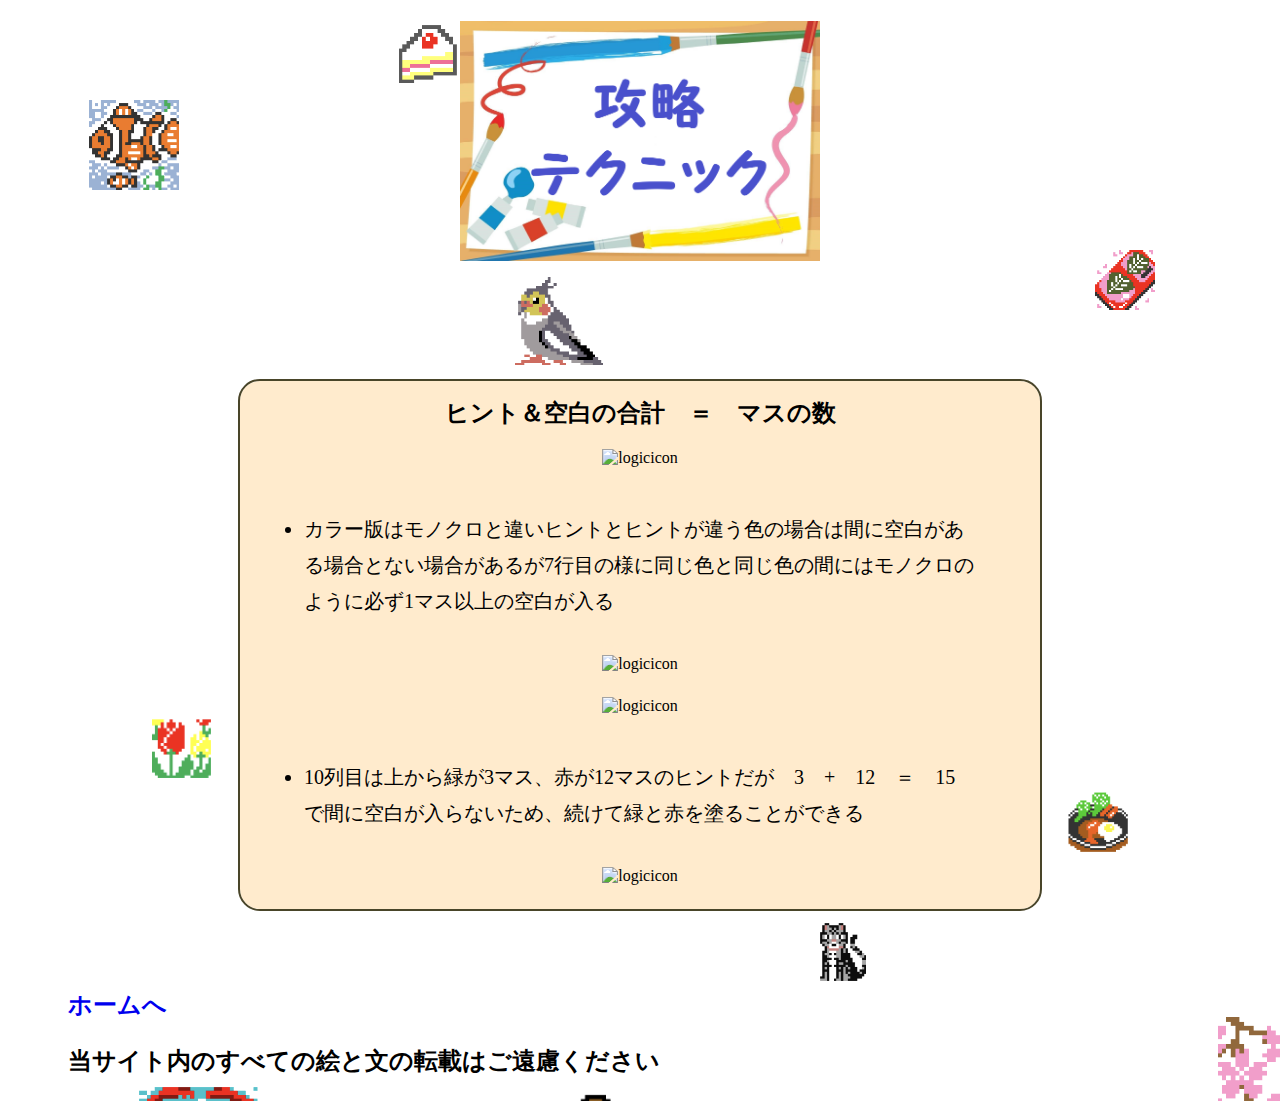
==== TC01.html @ 36bd5356 "Add files via upload" ====
<!DOCTYPE html>
<html lang="ja">
<head>
  <meta charset="UTF-8">
  <meta http-equiv="X-UA-Compatible" content="IE=edge">
  <meta name="viewport" content="width=device-width, initial-scale=1.0">
  <title>攻略テクニック ヒント＆空白の合計　＝　マスの数</title>
  <link rel="icon" href="img/ICON/logicicon.png">
  <link rel="stylesheet" href="css/style.css">
</head>
<body>
  <main>
    <section>
      <h1>
        <div>
          <img
              src="img/frame/frame2.png"
              alt="logicicon"
              width="360"
              height="240">
        </div>
      </h1>
    </section>
    <div class="container1">
      <h2>ヒント＆空白の合計　＝　マスの数</h2>
      <div>
        <img
            src="img/TC/TC01-01.png"
            alt="logicicon"
            width="480"
            height="480">
      </div>
      <ul>
        <li>カラー版はモノクロと違いヒントとヒントが違う色の場合は間に空白がある場合とない場合があるが7行目の様に同じ色と同じ色の間にはモノクロのように必ず1マス以上の空白が入る
        </li>
      </ul>
      <div>
        <img
            src="img/TC/TC01-02.png"
            alt="logicicon"
            width="480"
            height="480">
      </div>
      <div>
        <img
            src="img/TC/TC01-03.png"
            alt="logicicon"
            width="480"
            height="480">
      </div>
      <ul>
        <li>10列目は上から緑が3マス、赤が12マスのヒントだが　3　+　12　＝　15　で間に空白が入らないため、続けて緑と赤を塗ることができる
        </li>
      </ul>
      <div>
        <img
            src="img/TC/TC01-04.png"
            alt="logicicon"
            width="480"
            height="480">
      </div>
    </div>
  </main>
</body>
<footer>
  <a href="index.html">ホームへ</a>
  <p>当サイト内のすべての絵と文の転載はご遠慮ください</p>
</footer>
</html>
---- css/style.css ----
/* common */

img {
  vertical-align: bottom;
}
a {
  text-decoration: none;
}

table {
  border-collapse: collapse;
}

/* header */

header {
  background: rgb(73, 69, 41);
}

header .container {
  width: 1200px;
  margin: 0 auto;
  padding: 4px 0;
  display: flex;
  align-items: center;
}

header .container div + div {
  margin-left: 60px;
}

header h1 {
  color: yellow;
  font-weight: bold;
  font-size: 48px;
  font-family: verdana,'Arial Black', メイリオ, sans-serif;
}

.lineupdown {
  background-color: rgb(196, 189, 151);
  height: 32px;
}

body {
  /* background-color: blanchedalmond; */
  background-image: url(../img/ICON/kabe4.png);
}

/* main */

main .container1 {
  background-color: blanchedalmond;
  width: 800px;
  margin: 0 auto;
  outline: 2px solid rgb(73,69,41);
  border-radius: 20px;
  margin-top: 120px;
  margin-bottom: 80px;
}

main .container2 {
  background-color: blanchedalmond;
  width: 800px;
  margin: 0 auto;
  outline: 2px solid rgb(73,69,41);
  border-radius: 20px;
  margin-bottom: 80px;
}



main h2 {
  text-align: center;
  padding-top: 16px;
}

main p {
  font-size: 20px;
  line-height: 1.8;
  padding: 0px 16px 16px;
}

main h1 {
  width: 360px;
  height: 240px;
  margin-left: auto;
  margin-right: auto;
  margin-bottom: 80px;
}

main table {
  background-color: #fff;
  width: 800px;
  margin: auto;
  margin-bottom: 80px;
  font-size: 20px;
  line-height: 1.8;
}

table td {
  border: 1px solid rgb(173, 172, 172);
  padding-left: 16px;
}

main ul {
  font-size: 20px;
  line-height: 1.8;
  padding: 0px 64px 16px;
}

main .container1 div {
  text-align: center;
  padding-bottom: 24px;
}

/* container7 stageansor */

main .container7 {
  margin: 0 auto;
  text-align: center;
}

/* footer */

footer {

  margin-left: 60px;
  font-size: 24px;
  font-weight: bold;
}
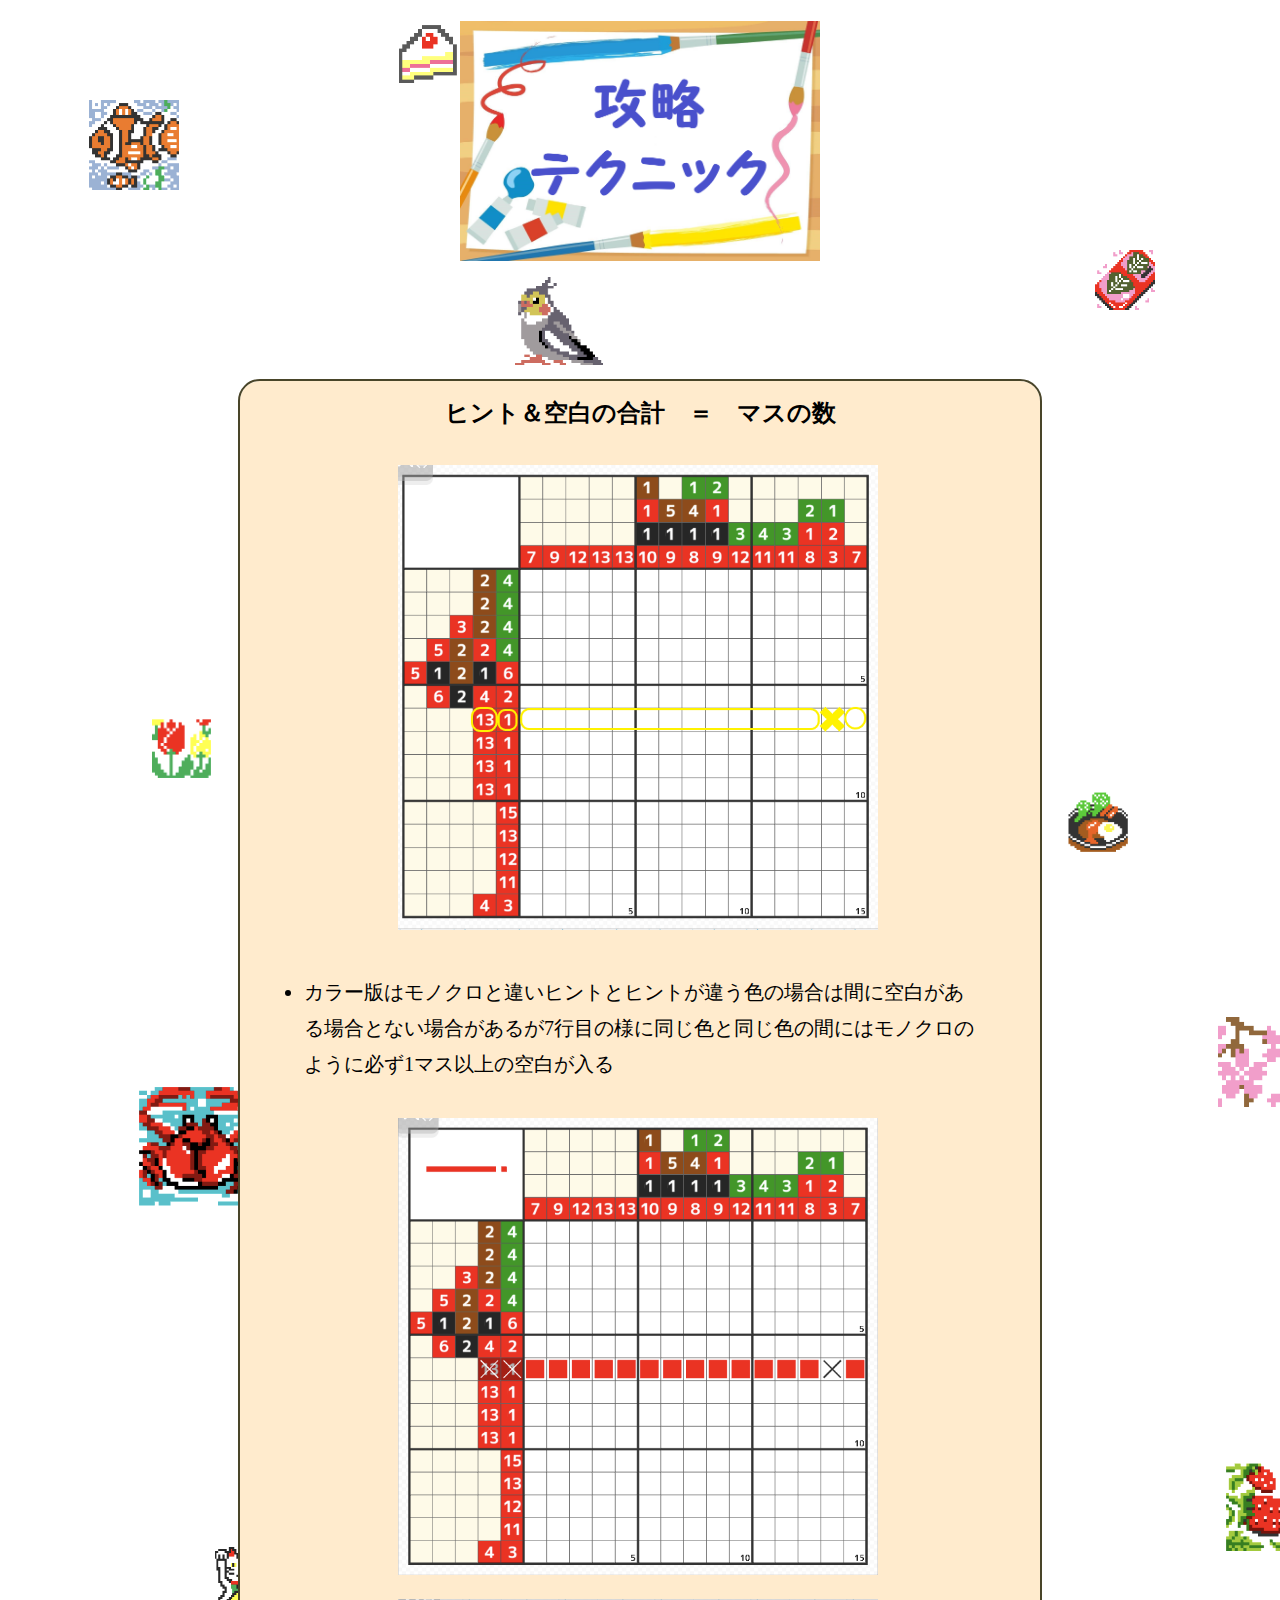
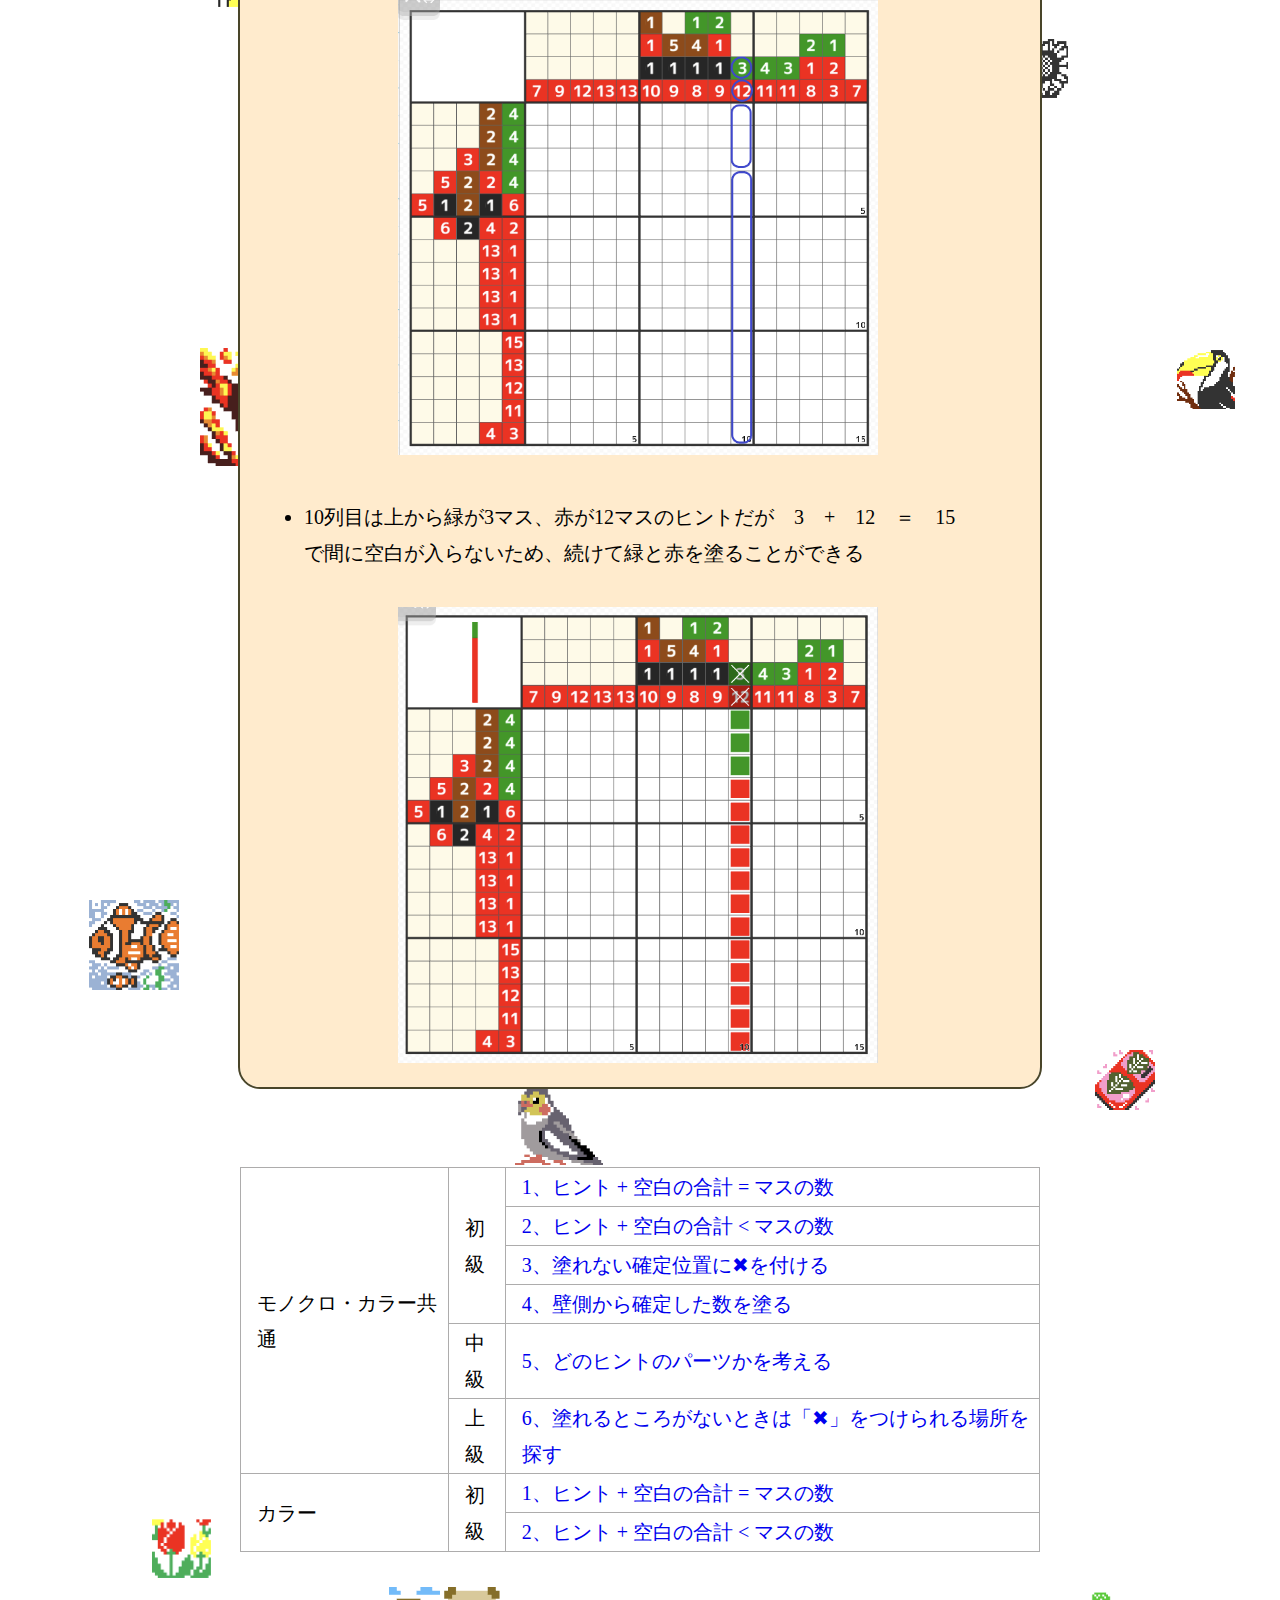
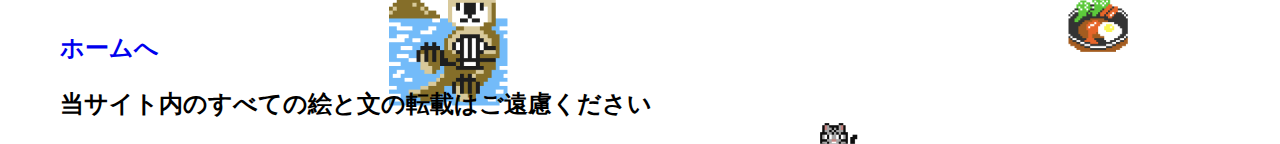
==== commit 258976b7: "Add files via upload" ====
--- a/TC01.html
+++ b/TC01.html
@@ -60,10 +60,46 @@
             height="480">
       </div>
     </div>
+    <div class="container3">
+      <table>
+          <tbody>
+              <tr>
+                  <td rowspan="6">モノクロ・カラー共通</td>
+                  <td rowspan="4">初級</td>
+                  <td><a href="https://ryuji3741.github.io/logicTMTC.github.io/">1、ヒント + 空白の合計 = マスの数</a></td>
+              </tr>
+              <tr>
+                  <td><a href="https://ryuji3741.github.io/logicTMTC.github.io/TM02.html">2、ヒント + 空白の合計 < マスの数</a></td>
+              </tr>
+              <tr>
+                  <td><a href="https://ryuji3741.github.io/logicTMTC.github.io/TM03.html">3、塗れない確定位置に✖を付ける</a></td>
+              </tr>                 
+              <tr>
+                  <td><a href="https://ryuji3741.github.io/logicTMTC.github.io/TM04.html">4、壁側から確定した数を塗る</a></td>
+              </tr>                 
+              <tr>
+                  <td>中級</td>
+                  <td><a href="https://ryuji3741.github.io/logicTMTC.github.io/TM05.html">5、どのヒントのパーツかを考える</a></td>
+              </tr>                 
+              <tr>
+                  <td>上級</td>
+                  <td><a href="https://ryuji3741.github.io/logicTMTC.github.io/TM06.html">6、塗れるところがないときは「✖」をつけられる場所を探す</a></td>
+              </tr>                 
+              <tr>
+                  <td rowspan="2">カラー</td>
+                  <td rowspan="2">初級</td>
+                  <td><a href="https://ryuji3741.github.io/logicTMTC.github.io/TC01.html">1、ヒント + 空白の合計 = マスの数</a></td>
+              </tr>
+              <tr>
+                  <td><a href="https://ryuji3741.github.io/logicTMTC.github.io/TC02.html">2、ヒント + 空白の合計 < マスの数</a></td>
+              </tr>                 
+          </tbody>
+      </table>
+    </div>
   </main>
 </body>
 <footer>
-  <a href="index.html">ホームへ</a>
+  <a href="https://ryuji3741.github.io/logic.github.io/">ホームへ</a>
   <p>当サイト内のすべての絵と文の転載はご遠慮ください</p>
 </footer>
 </html>--- a/css/style.css
+++ b/css/style.css
@@ -1,8 +1,22 @@
 /* common */
 
-img {
+body {
+  margin: 0;
+}
+
+.container img { 
+  width: calc(100% -32px);
+  height: auto;
+  margin: 16px auto;
+}
+
+.container1 img {
+  max-width: 95%;
+  height: auto;
+  margin-right: 4px;
   vertical-align: bottom;
 }
+
 a {
   text-decoration: none;
 }
@@ -18,11 +32,14 @@
 }
 
 header .container {
-  width: 1200px;
+  /* width: 1200px; */
+  width: 95%;
   margin: 0 auto;
-  padding: 4px 0;
+  padding: 0 16px;
   display: flex;
   align-items: center;
+  justify-content: center
+  
 }
 
 header .container div + div {
@@ -32,7 +49,7 @@
 header h1 {
   color: yellow;
   font-weight: bold;
-  font-size: 48px;
+  font-size: 36px;
   font-family: verdana,'Arial Black', メイリオ, sans-serif;
 }
 
@@ -42,7 +59,7 @@
 }
 
 body {
-  /* background-color: blanchedalmond; */
+  /* background-color: rgb(231, 220, 189); */
   background-image: url(../img/ICON/kabe4.png);
 }
 
@@ -50,7 +67,8 @@
 
 main .container1 {
   background-color: blanchedalmond;
-  width: 800px;
+  max-width: 800px;
+  width: 95%;
   margin: 0 auto;
   outline: 2px solid rgb(73,69,41);
   border-radius: 20px;
@@ -60,18 +78,17 @@
 
 main .container2 {
   background-color: blanchedalmond;
-  width: 800px;
+  max-width: 800px;
+  width: 95%;
   margin: 0 auto;
   outline: 2px solid rgb(73,69,41);
   border-radius: 20px;
   margin-bottom: 80px;
 }
 
-
-
 main h2 {
   text-align: center;
-  padding-top: 16px;
+  padding: 16px;
 }
 
 main p {
@@ -89,8 +106,9 @@
 }
 
 main table {
+  max-width: 800px;
+  width:100%;
   background-color: #fff;
-  width: 800px;
   margin: auto;
   margin-bottom: 80px;
   font-size: 20px;
@@ -100,6 +118,7 @@
 table td {
   border: 1px solid rgb(173, 172, 172);
   padding-left: 16px;
+  height: auto;
 }
 
 main ul {
@@ -116,14 +135,18 @@
 /* container7 stageansor */
 
 main .container7 {
+  font-weight: bold;
   margin: 0 auto;
   text-align: center;
+}
+
+main .container7 td {
+  height: 497px;
 }
 
 /* footer */
 
 footer {
-
   margin-left: 60px;
   font-size: 24px;
   font-weight: bold;
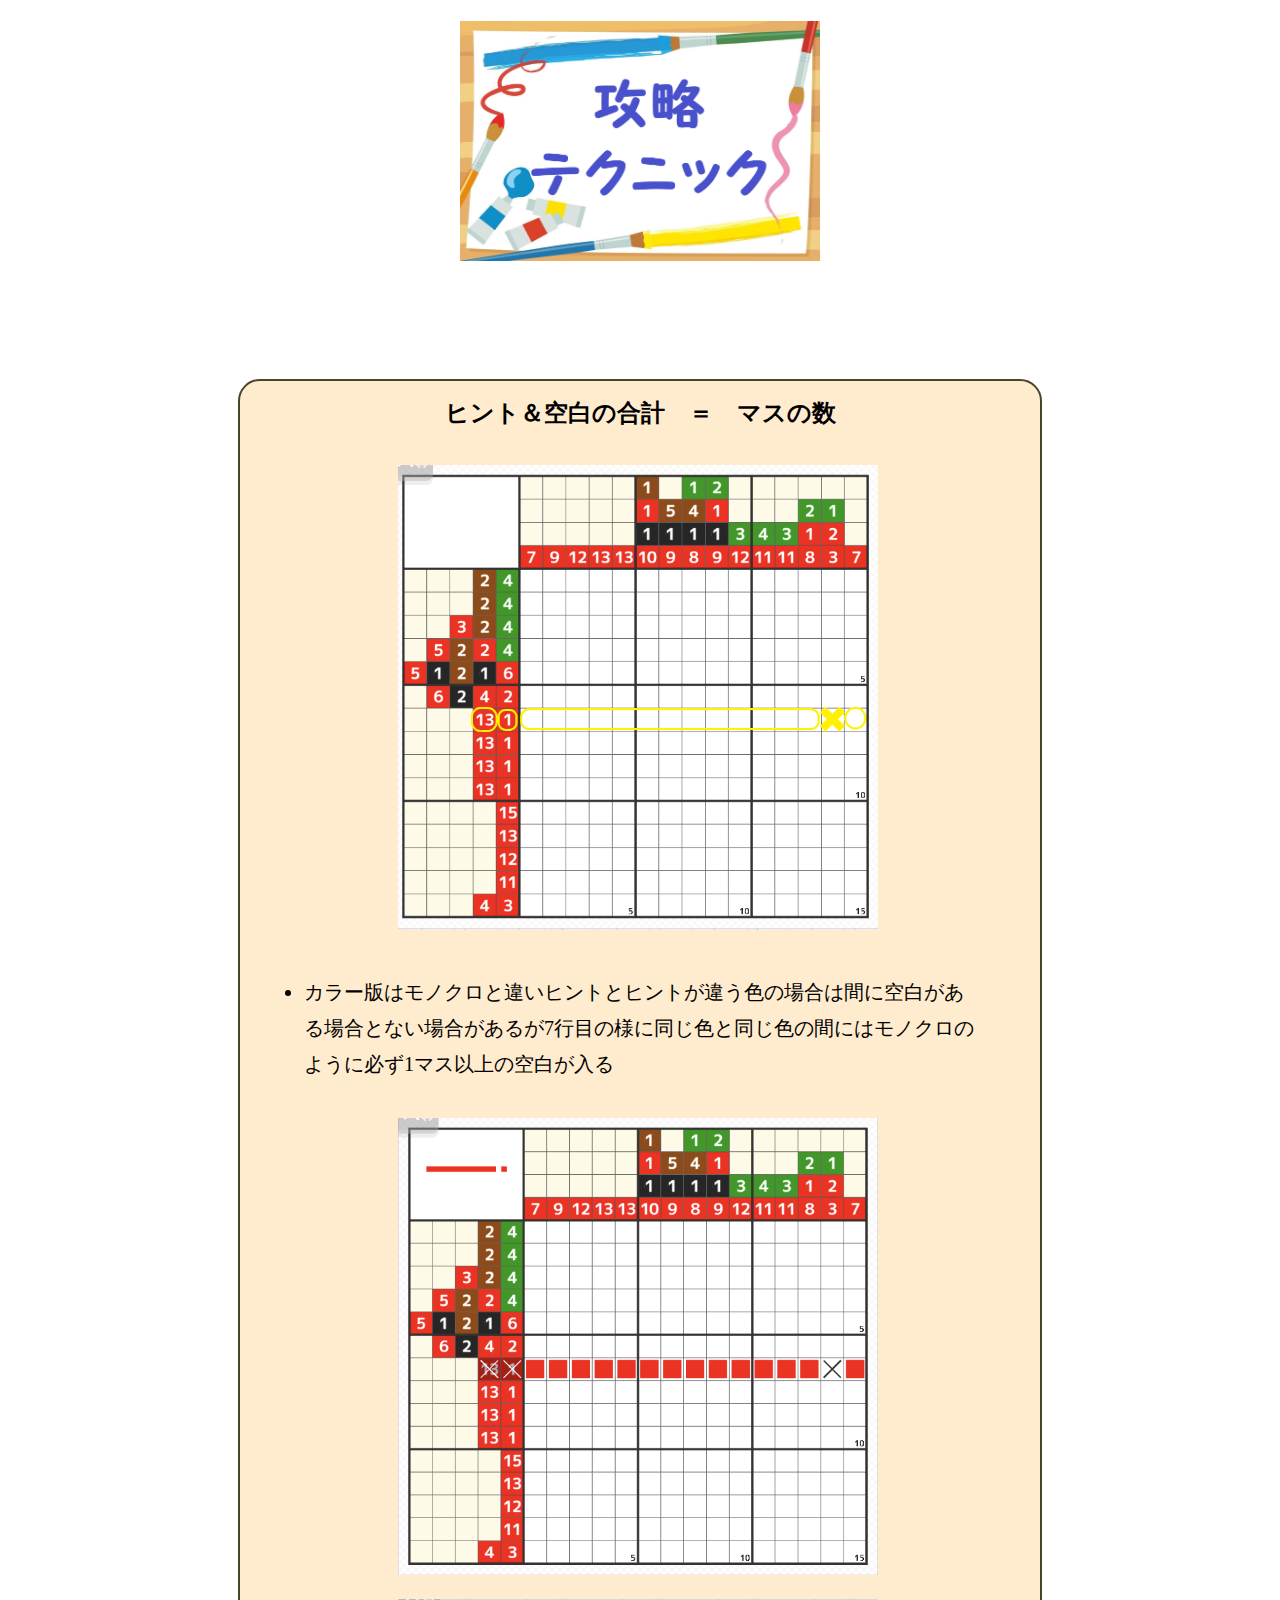
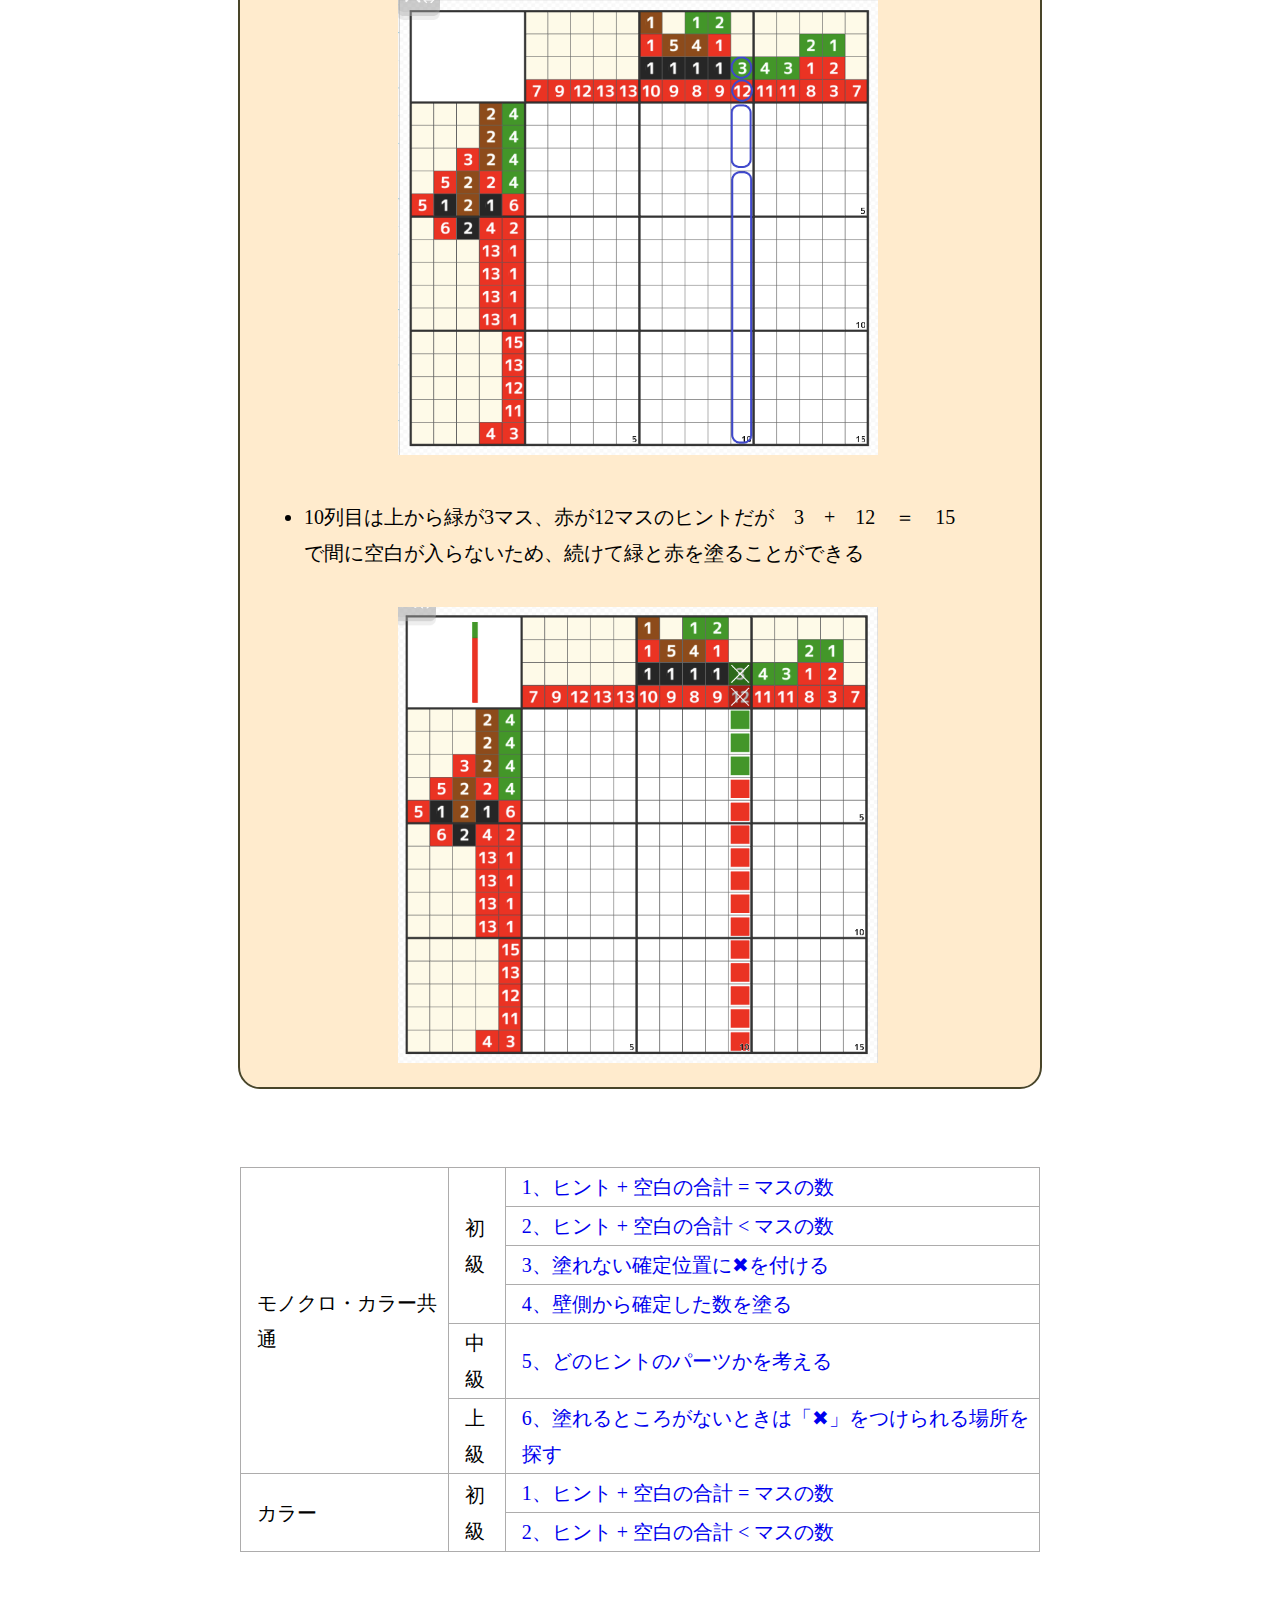
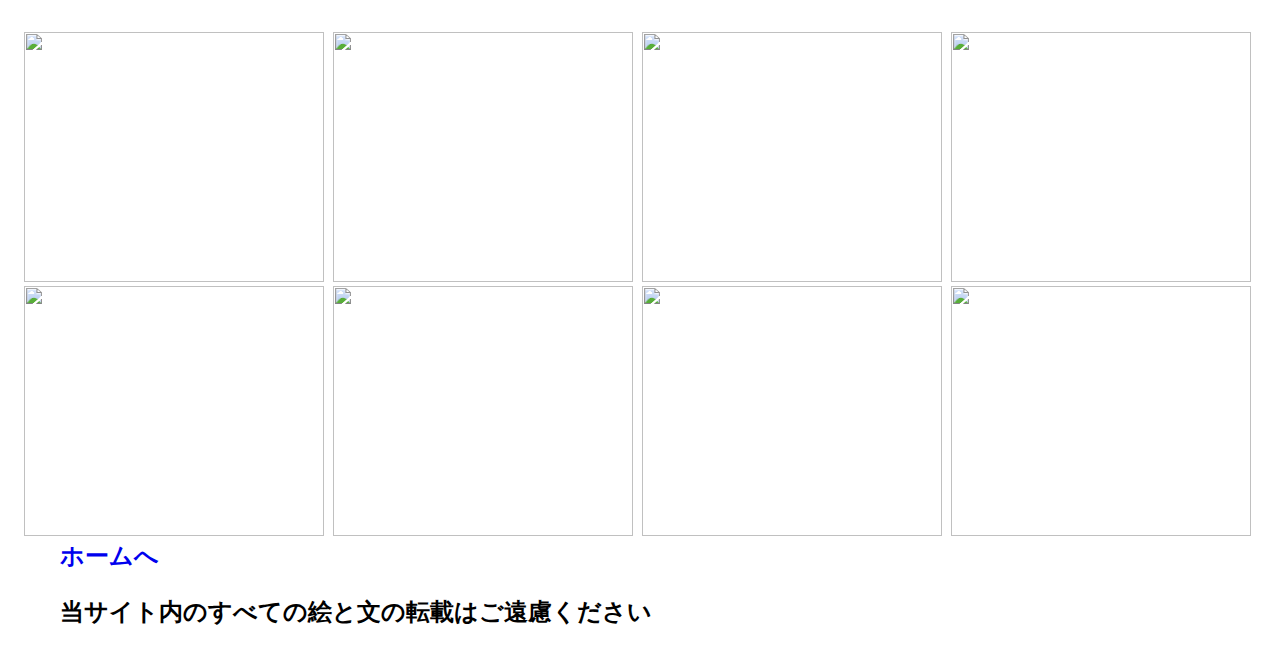
==== commit 89a1b110: "Add files via upload" ====
--- a/TC01.html
+++ b/TC01.html
@@ -4,8 +4,9 @@
   <meta charset="UTF-8">
   <meta http-equiv="X-UA-Compatible" content="IE=edge">
   <meta name="viewport" content="width=device-width, initial-scale=1.0">
-  <title>攻略テクニック ヒント＆空白の合計　＝　マスの数</title>
-  <link rel="icon" href="img/ICON/logicicon.png">
+  <meta name="description" content="ロジックde懸賞 攻略サイト ステージ答え モノクロ1～400 カラー1～800 初級～上級のテクニック 点の使い方等も公開しています。">
+  <title>ロジックde懸賞 攻略サイト ステージ答え 初級～上級のテクニック 点の使い方等も公開</title>
+  <link rel="icon" href="https://ryuji3741.github.io/logicTMTC.github.io/img/ICON/logicicon.png">
   <link rel="stylesheet" href="css/style.css">
 </head>
 <body>
@@ -14,7 +15,7 @@
       <h1>
         <div>
           <img
-              src="img/frame/frame2.png"
+              src="https://ryuji3741.github.io/logicTMTC.github.io/img/frame/frame2.png"
               alt="logicicon"
               width="360"
               height="240">
@@ -25,7 +26,7 @@
       <h2>ヒント＆空白の合計　＝　マスの数</h2>
       <div>
         <img
-            src="img/TC/TC01-01.png"
+            src="https://ryuji3741.github.io/logicTMTC.github.io/img/TC/TC01-01.png"
             alt="logicicon"
             width="480"
             height="480">
@@ -36,14 +37,14 @@
       </ul>
       <div>
         <img
-            src="img/TC/TC01-02.png"
+            src="https://ryuji3741.github.io/logicTMTC.github.io/img/TC/TC01-02.png"
             alt="logicicon"
             width="480"
             height="480">
       </div>
       <div>
         <img
-            src="img/TC/TC01-03.png"
+            src="https://ryuji3741.github.io/logicTMTC.github.io/img/TC/TC01-03.png"
             alt="logicicon"
             width="480"
             height="480">
@@ -54,7 +55,7 @@
       </ul>
       <div>
         <img
-            src="img/TC/TC01-04.png"
+            src="https://ryuji3741.github.io/logicTMTC.github.io/img/TC/TC01-04.png"
             alt="logicicon"
             width="480"
             height="480">
@@ -96,6 +97,34 @@
           </tbody>
       </table>
     </div>
+    <aside>
+      <a href="https://px.a8.net/svt/ejp?a8mat=3NCB87+DFFZZM+4PHE+5ZMCH" rel="nofollow">
+          <img border="0" width="300" height="250" alt="" src="https://www21.a8.net/svt/bgt?aid=220604119812&wid=001&eno=01&mid=s00000021965001006000&mc=1"></a>
+          <img border="0" width="1" height="1" src="https://www19.a8.net/0.gif?a8mat=3NCB87+DFFZZM+4PHE+5ZMCH" alt="">
+      <a href="https://px.a8.net/svt/ejp?a8mat=3NCB87+DLZRN6+3V2O+NUU7L" rel="nofollow">
+          <img border="0" width="300" height="250" alt="" src="https://www26.a8.net/svt/bgt?aid=220604119823&wid=001&eno=01&mid=s00000018024004007000&mc=1"></a>
+          <img border="0" width="1" height="1" src="https://www17.a8.net/0.gif?a8mat=3NCB87+DLZRN6+3V2O+NUU7L" alt="">
+      <a href="https://px.a8.net/svt/ejp?a8mat=3NCB87+ATYY0I+4ZCO+626XT" rel="nofollow">
+          <img border="0" width="300" height="250" alt="" src="https://www21.a8.net/svt/bgt?aid=220604119655&wid=001&eno=01&mid=s00000023244001018000&mc=1"></a>
+          <img border="0" width="1" height="1" src="https://www10.a8.net/0.gif?a8mat=3NCB87+ATYY0I+4ZCO+626XT" alt="">
+      <a href="https://px.a8.net/svt/ejp?a8mat=3NCB87+D9HNXU+4ZKQ+5ZMCH" rel="nofollow">
+          <img border="0" width="300" height="250" alt="" src="https://www26.a8.net/svt/bgt?aid=220604119802&wid=001&eno=01&mid=s00000023273001006000&mc=1"></a>
+          <img border="0" width="1" height="1" src="https://www15.a8.net/0.gif?a8mat=3NCB87+D9HNXU+4ZKQ+5ZMCH" alt="">
+    </aside>
+    <aside>
+      <a href="https://px.a8.net/svt/ejp?a8mat=3NCB88+7N2A9E+3ZZC+5ZU29" rel="nofollow">
+          <img border="0" width="300" height="250" alt="" src="https://www20.a8.net/svt/bgt?aid=220604120462&wid=001&eno=01&mid=s00000018660001007000&mc=1"></a>
+          <img border="0" width="1" height="1" src="https://www19.a8.net/0.gif?a8mat=3NCB88+7N2A9E+3ZZC+5ZU29" alt="">
+      <a href="https://px.a8.net/svt/ejp?a8mat=3NCB87+D4Q73M+2G98+6GJWX" rel="nofollow">
+          <img border="0" width="300" height="250" alt="" src="https://www21.a8.net/svt/bgt?aid=220604119794&wid=001&eno=01&mid=s00000011438001085000&mc=1"></a>
+          <img border="0" width="1" height="1" src="https://www14.a8.net/0.gif?a8mat=3NCB87+D4Q73M+2G98+6GJWX" alt="">
+      <a href="https://px.a8.net/svt/ejp?a8mat=3N8B5Y+GB1F8Y+50+2HS60X" rel="nofollow">
+          <img border="0" width="300" height="250" alt="" src="https://www29.a8.net/svt/bgt?aid=220417414986&wid=001&eno=01&mid=s00000000018015080000&mc=1"></a>
+          <img border="0" width="1" height="1" src="https://www17.a8.net/0.gif?a8mat=3N8B5Y+GB1F8Y+50+2HS60X" alt="">
+      <a href="https://px.a8.net/svt/ejp?a8mat=3NCB88+66O50Y+41ZK+5ZMCH" rel="nofollow">
+          <img border="0" width="300" height="250" alt="" src="https://www24.a8.net/svt/bgt?aid=220604120374&wid=001&eno=01&mid=s00000018920001006000&mc=1"></a>
+          <img border="0" width="1" height="1" src="https://www10.a8.net/0.gif?a8mat=3NCB88+66O50Y+41ZK+5ZMCH" alt="">
+    </aside>
   </main>
 </body>
 <footer>
--- a/css/style.css
+++ b/css/style.css
@@ -60,7 +60,7 @@
 
 body {
   /* background-color: rgb(231, 220, 189); */
-  background-image: url(../img/ICON/kabe4.png);
+  background-image: url(https://ryuji3741.github.io/logicAM1.github.io/img/ICON/kabe4.png);
 }
 
 /* main */
@@ -115,6 +115,12 @@
   line-height: 1.8;
 }
 
+table th {
+  border: 1px solid rgb(173, 172, 172);
+  padding-left: 16px;
+  height: auto;
+}
+
 table td {
   border: 1px solid rgb(173, 172, 172);
   padding-left: 16px;
@@ -144,6 +150,10 @@
   height: 497px;
 }
 
+main aside {
+  text-align: center;
+}
+
 /* footer */
 
 footer {
